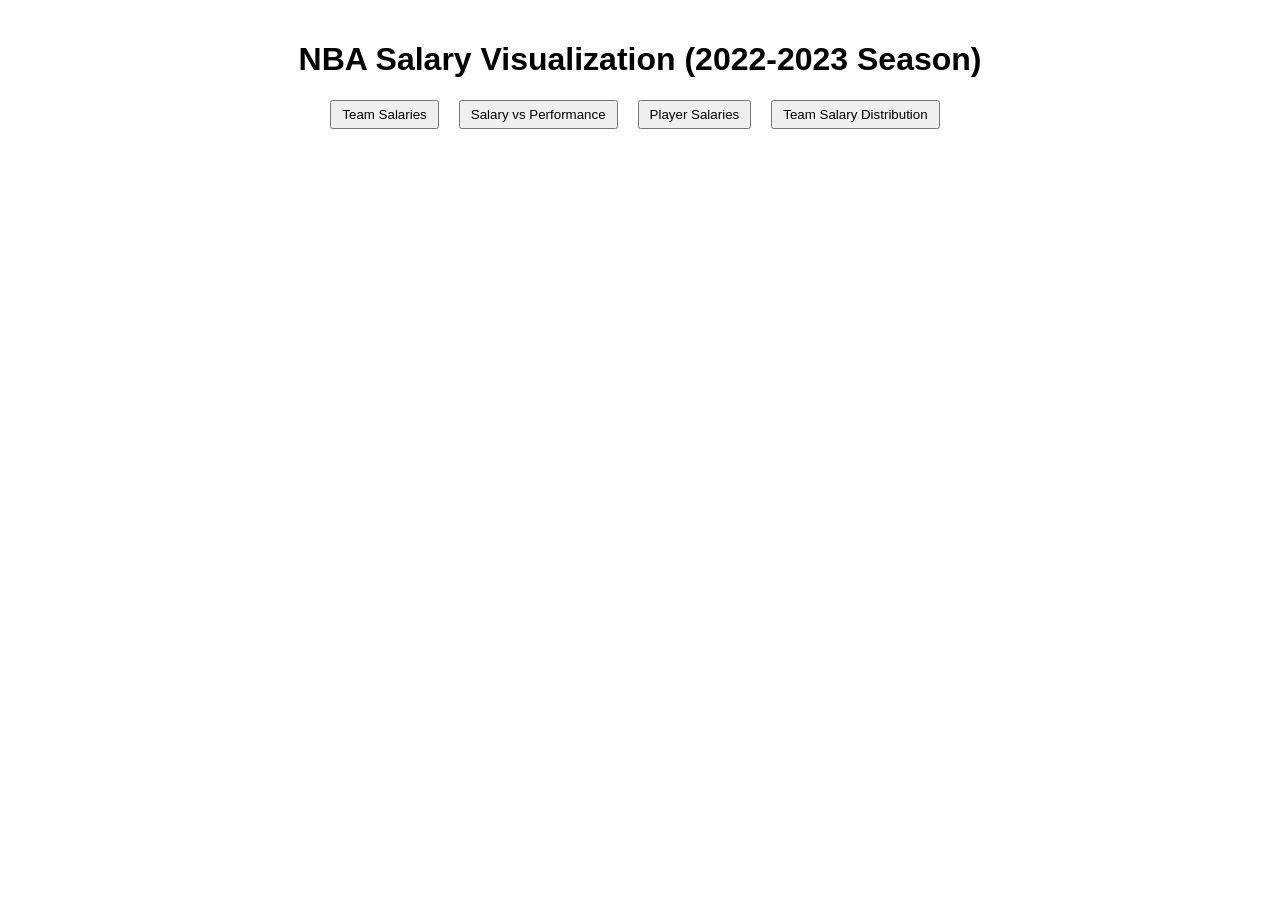
==== index.html @ aaa01620 "completed scene 2" ====
<!DOCTYPE html>
<html lang="en">
<head>
    <meta charset="UTF-8">
    <meta name="viewport" content="width=device-width, initial-scale=1.0">
    <title>NBA Salary Visualization (2022-2023 Season)</title>
    <script src="https://d3js.org/d3.v7.min.js"></script>
    <script type="module" src="main.js"></script>
    <script type="module" src="script.js"></script>
    <script type="module" src="scene1.js"></script>    
    <script type="module" src="scene2.js"></script>    
    <style>
        body {
            font-family: Arial, sans-serif;
            margin: 0;
            padding: 20px;
        }
        #navigation, #back-button {
            margin-bottom: 20px;
        }
        #navigation button, #back-button button {
            margin-right: 10px;
            padding: 5px 10px;
        }
        .chart-container {
            width: 100%;
            max-width: 900px;
            margin: 0 auto;
        }
        .tooltip {
            position: absolute;
            background-color: white;
            border: 1px solid #ddd;
            padding: 10px;
            border-radius: 5px;
            pointer-events: none;
        }
    </style>
</head>
<body>
    <h1 id="nba-salary-visualization-2022-2023-season" style="text-align: center;">NBA Salary Visualization (2022-2023 Season)</h1>

    <div id="navigation" style="text-align: center; display: flex; justify-content: center; gap: 10px;">
        <button id="scene1">Team Salaries</button>
        <button id="scene2">Salary vs Performance</button>
        <button id="scene3">Player Salaries</button>
        <button id="scene4">Team Salary Distribution</button>
    </div>

    <div class="chart-container" style="text-align: center;">
        <div id="bar-chart"></div>
        <div id="pie-chart"></div>
    </div>

    <div id="back-button" style="display: none; text-align: center; padding-top: 20px;">
        <button id="back-to-salaries">Back to Team Salaries</button>
    </div>

    <script type="module" src="main.js"></script>
</body>
</html>
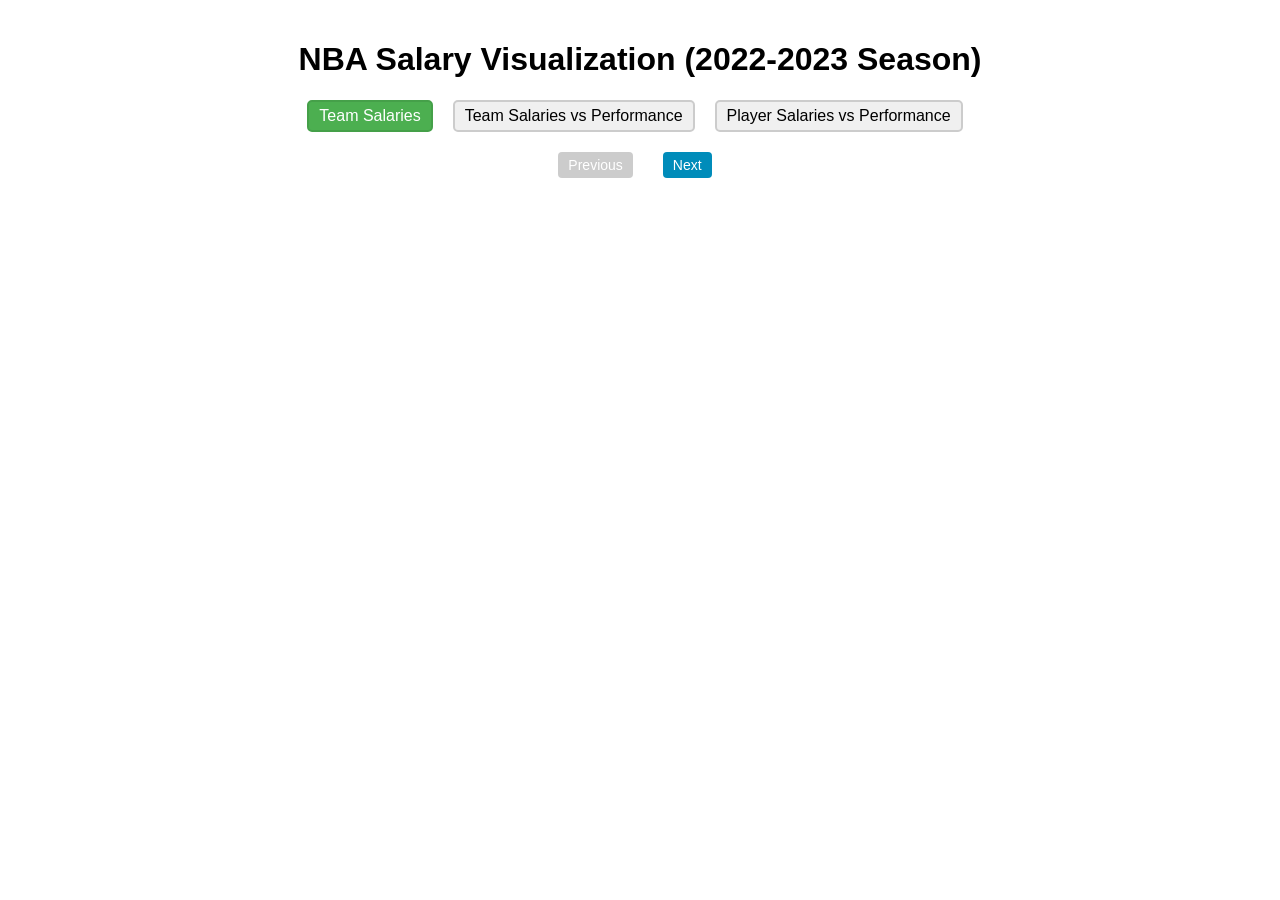
==== commit 08962d33: "stats working" ====
--- a/index.html
+++ b/index.html
@@ -4,11 +4,13 @@
     <meta charset="UTF-8">
     <meta name="viewport" content="width=device-width, initial-scale=1.0">
     <title>NBA Salary Visualization (2022-2023 Season)</title>
+    <link rel="stylesheet" href="styles.css">
     <script src="https://d3js.org/d3.v7.min.js"></script>
     <script type="module" src="main.js"></script>
     <script type="module" src="script.js"></script>
     <script type="module" src="scene1.js"></script>    
     <script type="module" src="scene2.js"></script>    
+    <script type="module" src="scene3.js"></script>    
     <style>
         body {
             font-family: Arial, sans-serif;
@@ -40,11 +42,16 @@
 <body>
     <h1 id="nba-salary-visualization-2022-2023-season" style="text-align: center;">NBA Salary Visualization (2022-2023 Season)</h1>
 
-    <div id="navigation" style="text-align: center; display: flex; justify-content: center; gap: 10px;">
-        <button id="scene1">Team Salaries</button>
-        <button id="scene2">Salary vs Performance</button>
-        <button id="scene3">Player Salaries</button>
-        <button id="scene4">Team Salary Distribution</button>
+    <div id="navigation" style="text-align: center; display: flex; flex-direction: column; align-items: center; gap: 20px; margin-bottom: 20px;">
+        <div class="scene-buttons">
+            <button id="scene1" class="scene-button active">Team Salaries</button>
+            <button id="scene2" class="scene-button">Team Salaries vs Performance</button>
+            <button id="scene3" class="scene-button">Player Salaries vs Performance</button>
+        </div>
+        <div class="nav-buttons">
+            <button id="prevButton" class="nav-button" disabled>Previous</button>
+            <button id="nextButton" class="nav-button">Next</button>
+        </div>
     </div>
 
     <div class="chart-container" style="text-align: center;">
--- a/styles.css
+++ b/styles.css
@@ -0,0 +1,101 @@
+.tooltip {
+  position: absolute;
+  text-align: left;
+  padding: 8px;
+  font: 12px sans-serif;
+  background: white;
+  border: 1px solid #ddd;
+  border-radius: 8px;
+  pointer-events: none;
+  max-width: 300px;
+  box-shadow: 0 0 10px rgba(0,0,0,0.1);
+}
+
+.tooltip-table {
+  border-collapse: collapse;
+  width: 100%;
+  background-color: white;
+  border: 1px solid #ddd;
+}
+
+.tooltip-table td, .tooltip-table th {
+  padding: 8px;
+  border: 1px solid #ddd;
+}
+
+.tooltip-table .header-row {
+  background-color: #f2f2f2;
+}
+
+.tooltip-table .header-row th {
+  text-align: center;
+}
+
+.tooltip-table tr:nth-child(even) {
+  background-color: #f9f9f9;
+}
+
+
+.scene-buttons {
+    display: flex;
+    justify-content: center;
+    gap: 10px;
+}
+
+.scene-button {
+    padding: 10px 20px;
+    font-size: 16px;
+    cursor: pointer;
+    background-color: #f0f0f0;
+    border: 2px solid #ccc;
+    border-radius: 5px;
+    transition: all 0.3s ease;
+}
+
+.scene-button.active {
+    background-color: #4CAF50;
+    color: white;
+    border-color: #45a049;
+}
+
+.scene-button:hover:not(.active) {
+    background-color: #e0e0e0;
+}
+
+.nav-buttons {
+    display: flex;
+    gap: 20px;
+}
+
+.nav-button {
+    padding: 8px 16px;
+    font-size: 14px;
+    cursor: pointer;
+    background-color: #008CBA;
+    color: white;
+    border: none;
+    border-radius: 4px;
+    transition: all 0.3s ease;
+}
+
+.nav-button:hover:not(:disabled) {
+    background-color: #007B9A;
+}
+
+.nav-button:disabled {
+    background-color: #cccccc;
+    cursor: not-allowed;
+}
+
+#player-stats-table {
+    max-height: 400px;
+    overflow-y: auto;
+}
+
+#player-stats-table .player-name-cell {
+  min-width: 100px;  /* Adjust this value as needed */
+  max-width: 1800px;  /* Adjust this value as needed */
+  white-space: nowrap;
+  overflow: hidden;
+  text-overflow: ellipsis;
+}
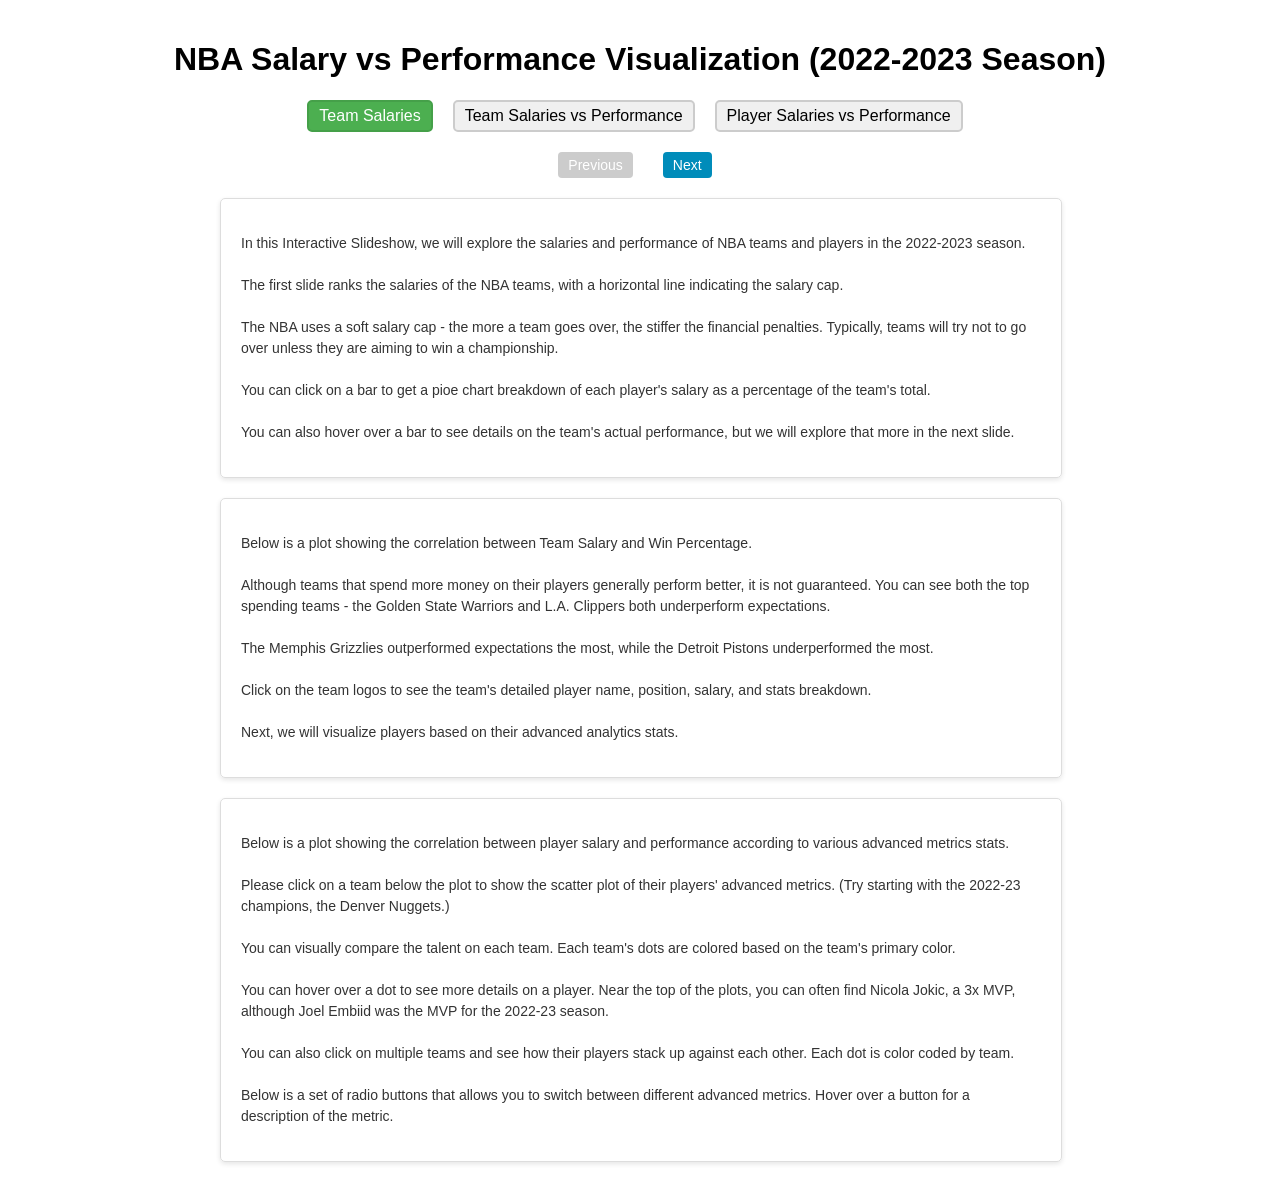
==== commit 3bd21b38: "complete" ====
--- a/index.html
+++ b/index.html
@@ -3,7 +3,7 @@
 <head>
     <meta charset="UTF-8">
     <meta name="viewport" content="width=device-width, initial-scale=1.0">
-    <title>NBA Salary Visualization (2022-2023 Season)</title>
+    <title>NBA Salary vs Performance Visualization (2022-2023 Season)</title>
     <link rel="stylesheet" href="styles.css">
     <script src="https://d3js.org/d3.v7.min.js"></script>
     <script type="module" src="main.js"></script>
@@ -40,7 +40,7 @@
     </style>
 </head>
 <body>
-    <h1 id="nba-salary-visualization-2022-2023-season" style="text-align: center;">NBA Salary Visualization (2022-2023 Season)</h1>
+    <h1 id="nba-salary-visualization-2022-2023-season" style="text-align: center;">NBA Salary vs Performance Visualization (2022-2023 Season)</h1>
 
     <div id="navigation" style="text-align: center; display: flex; flex-direction: column; align-items: center; gap: 20px; margin-bottom: 20px;">
         <div class="scene-buttons">
@@ -55,6 +55,47 @@
     </div>
 
     <div class="chart-container" style="text-align: center;">
+        <div class="scene1-notes">
+            <p>
+                In this Interactive Slideshow, we will explore the salaries and performance of NBA teams and players in the 2022-2023 season.
+                <br><br>
+                The first slide ranks the salaries of the NBA teams, with a horizontal line indicating the salary cap.
+                <br><br>
+                The NBA uses a soft salary cap - the more a team goes over, the stiffer the financial penalties. Typically, teams will try not to go over unless they are aiming to win a championship.
+                <br><br>
+                You can click on a bar to get a pioe chart breakdown of each player's salary as a percentage of the team's total.
+                <br><br>
+                You can also hover over a bar to see details on the team's actual performance, but we will explore that more in the next slide.
+            </p>
+        </div>
+        <div class="scene2-notes">
+            <p>
+                Below is a plot showing the correlation between Team Salary and Win Percentage. 
+                <br><br>
+                Although teams that spend more money on their players generally perform better, it is not guaranteed. You can see both the top spending teams - the Golden State Warriors and L.A. Clippers both underperform expectations.
+                <br><br>
+                The Memphis Grizzlies outperformed expectations the most, while the Detroit Pistons underperformed the most.
+                <br><br>
+                Click on the team logos to see the team's detailed player name, position, salary, and stats breakdown.
+                <br><br>
+                Next, we will visualize players based on their advanced analytics stats.
+            </p>
+        </div>  
+        <div class="scene3-notes">
+            <p>
+                Below is a plot showing the correlation between player salary and performance according to various advanced metrics stats.
+                <br><br>
+                Please click on a team below the plot to show the scatter plot of their players' advanced metrics. (Try starting with the 2022-23 champions, the Denver Nuggets.)
+                <br><br>
+                You can visually compare the talent on each team. Each team's dots are colored based on the team's primary color.
+                <br><br>
+                You can hover over a dot to see more details on a player. Near the top of the plots, you can often find Nicola Jokic, a 3x MVP, although Joel Embiid was the MVP for the 2022-23 season. 
+                <br><br>
+                You can also click on multiple teams and see how their players stack up against each other. Each dot is color coded by team.
+                <br><br>
+                Below is a set of radio buttons that allows you to switch between different advanced metrics. Hover over a button for a description of the metric.
+            </p>   
+        </div>
         <div id="bar-chart"></div>
         <div id="pie-chart"></div>
     </div>
--- a/styles.css
+++ b/styles.css
@@ -98,4 +98,123 @@
   white-space: nowrap;
   overflow: hidden;
   text-overflow: ellipsis;
+}
+
+
+
+.scene1-notes, .scene2-notes, .scene3-notes {
+  width: 100%;
+  max-width: 800px;
+  background-color: rgba(255, 255, 255, 0.9);
+  border: 1px solid #ddd;
+  border-radius: 5px;
+  padding: 20px;
+  margin-left: 30px;
+  font-family: Arial, sans-serif;
+  font-size: 14px;
+  line-height: 1.5;
+  color: #333;
+  box-shadow: 0 2px 5px rgba(0, 0, 0, 0.1);
+  transition: all 0.3s ease;
+  margin-bottom: 20px;
+  text-align: left;
+  position: static;
+  top: auto;
+  left: auto;
+}
+
+.scene1-notes:hover, .scene2-notes:hover, .scene3-notes:hover {
+  box-shadow: 0 4px 8px rgba(0, 0, 0, 0.15);
+}
+
+#bar-chart {
+  font-family: Arial, sans-serif;
+}
+
+.radio-container {
+  background-color: #f0f0f0;
+  border-radius: 10px;
+  padding: 15px;
+  box-shadow: 0 2px 5px rgba(0,0,0,0.1);
+  display: flex;
+  flex-direction: column;
+  align-items: center;
+}
+
+.metric-label {
+  margin-bottom: 10px;
+  color: #333;
+  font-size: 16px;
+}
+
+.radio-buttons-container {
+  display: flex;
+  flex-wrap: wrap;
+  justify-content: center;
+}
+
+.radio-buttons-container label {
+  background-color: #fff;
+  border: 2px solid #ddd;
+  border-radius: 20px;
+  padding: 5px 10px;
+  margin: 5px;
+  cursor: pointer;
+  transition: all 0.3s ease;
+  display: flex;
+  align-items: center;
+}
+
+.radio-buttons-container label:hover {
+  background-color: #e6e6e6;
+}
+
+.radio-buttons-container input[type="radio"] {
+  display: none;
+}
+
+.radio-buttons-container input[type="radio"]:checked + span {
+  font-weight: bold;
+}
+
+.radio-buttons-container input[type="radio"]:checked + span::before {
+  content: '•';
+  margin-right: 5px;
+  color: #007bff;
+}
+
+.radio-buttons-container label.selected {
+  background-color: #007bff;
+  color: white;
+  border-color: #007bff;
+}
+
+.radio-buttons-container label.selected:hover {
+  background-color: #0056b3;
+}
+
+/* Tooltip styles */
+.radio-buttons-container label {
+  position: relative;
+}
+
+.radio-buttons-container label:hover::after {
+  content: attr(title);
+  position: absolute;
+  bottom: 100%;
+  left: 50%;
+  transform: translateX(-50%);
+  background-color: #333;
+  color: #fff;
+  padding: 5px 10px;
+  border-radius: 5px;
+  font-size: 12px;
+  white-space: nowrap;
+  z-index: 1;
+  opacity: 0;
+  transition: opacity 0.3s;
+}
+
+.radio-buttons-container label:hover::after {
+  opacity: 1;
 }
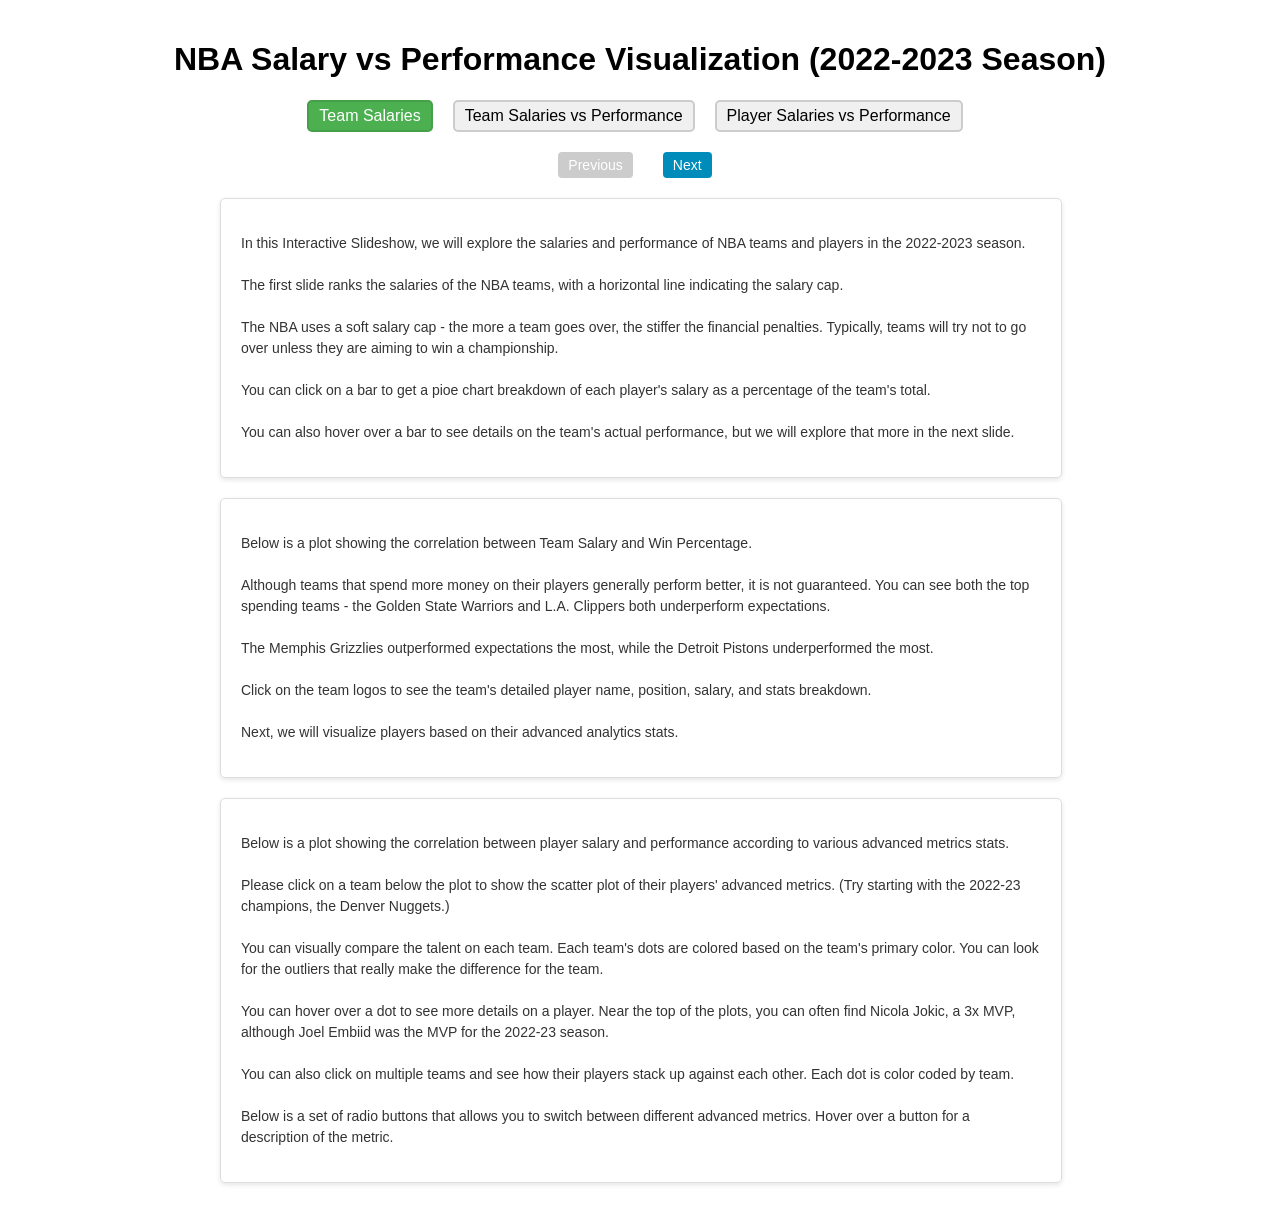
==== commit e2df13ea: "edit text" ====
--- a/index.html
+++ b/index.html
@@ -87,7 +87,7 @@
                 <br><br>
                 Please click on a team below the plot to show the scatter plot of their players' advanced metrics. (Try starting with the 2022-23 champions, the Denver Nuggets.)
                 <br><br>
-                You can visually compare the talent on each team. Each team's dots are colored based on the team's primary color.
+                You can visually compare the talent on each team. Each team's dots are colored based on the team's primary color. You can look for the outliers that really make the difference for the team.
                 <br><br>
                 You can hover over a dot to see more details on a player. Near the top of the plots, you can often find Nicola Jokic, a 3x MVP, although Joel Embiid was the MVP for the 2022-23 season. 
                 <br><br>
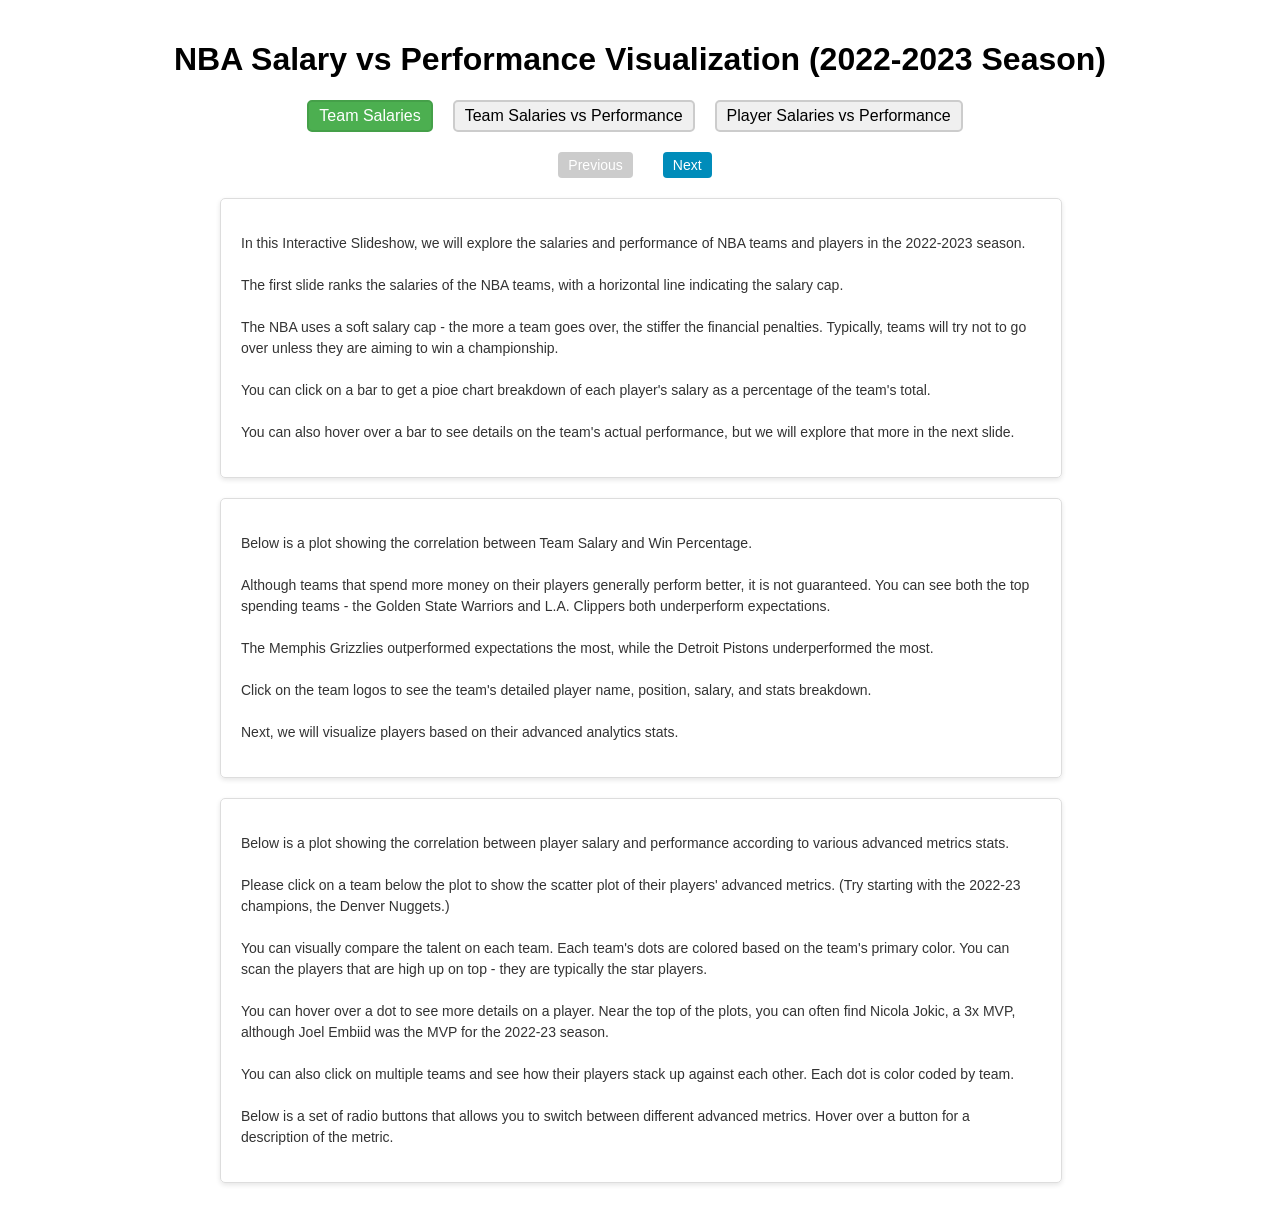
==== commit 50ca3058: "edit text" ====
--- a/index.html
+++ b/index.html
@@ -87,7 +87,7 @@
                 <br><br>
                 Please click on a team below the plot to show the scatter plot of their players' advanced metrics. (Try starting with the 2022-23 champions, the Denver Nuggets.)
                 <br><br>
-                You can visually compare the talent on each team. Each team's dots are colored based on the team's primary color. You can look for the outliers that really make the difference for the team.
+                You can visually compare the talent on each team. Each team's dots are colored based on the team's primary color. You can scan the players that are high up on top - they are typically the star players.
                 <br><br>
                 You can hover over a dot to see more details on a player. Near the top of the plots, you can often find Nicola Jokic, a 3x MVP, although Joel Embiid was the MVP for the 2022-23 season. 
                 <br><br>
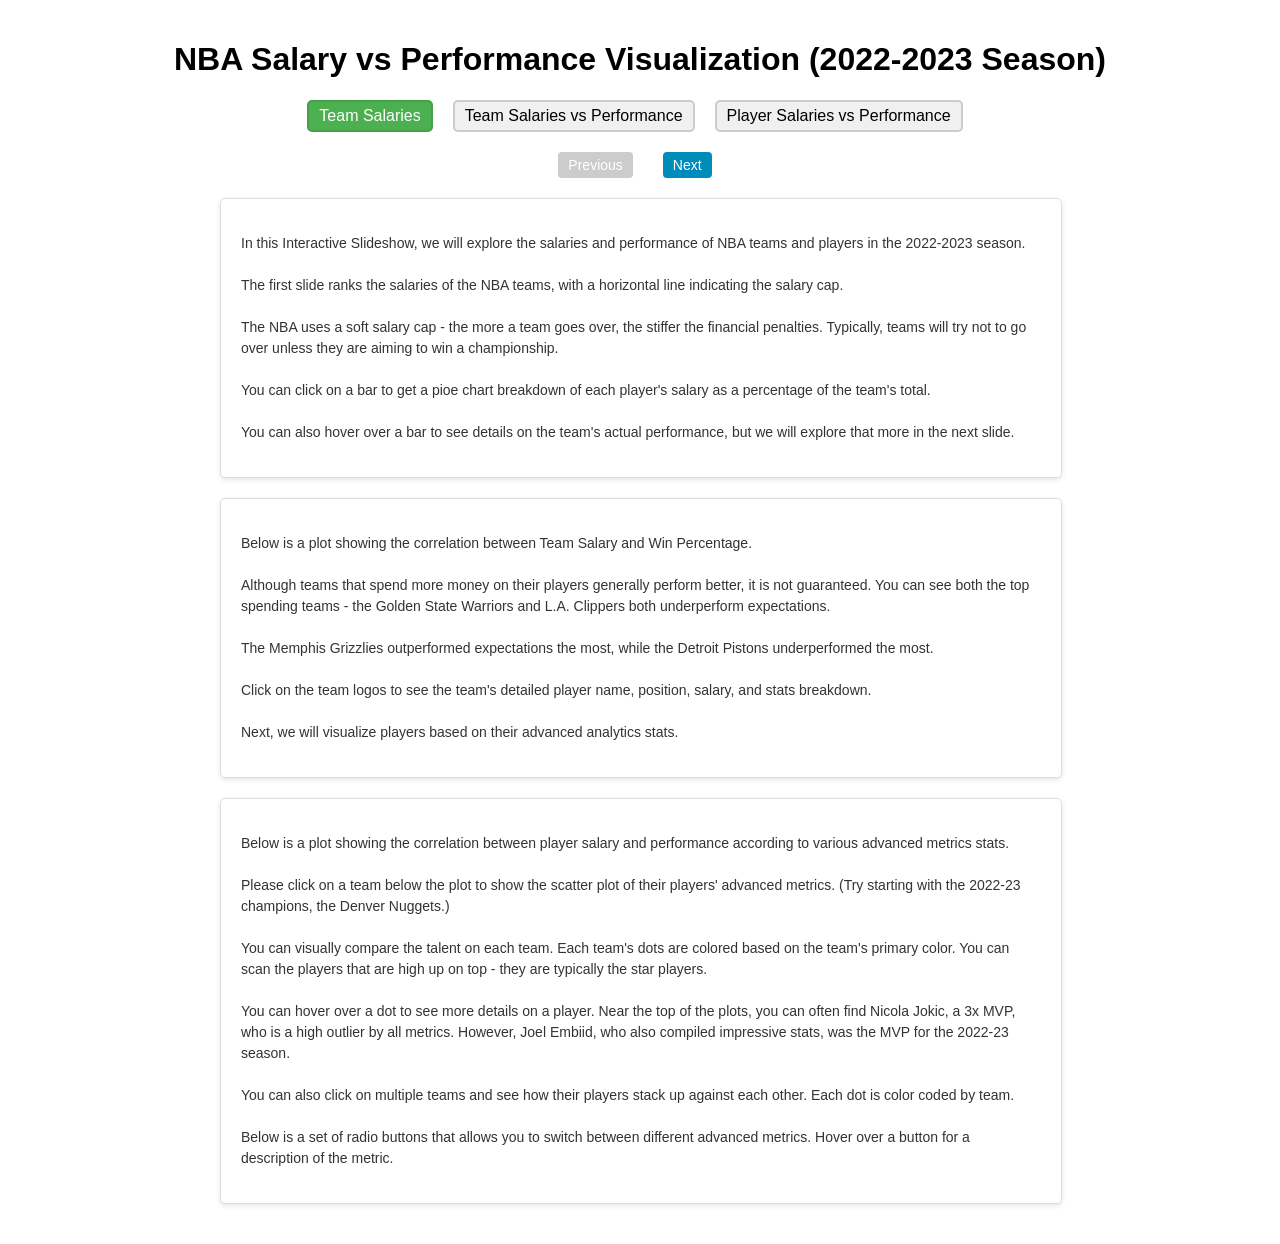
==== commit d2aec8e7: "edit text" ====
--- a/index.html
+++ b/index.html
@@ -89,7 +89,7 @@
                 <br><br>
                 You can visually compare the talent on each team. Each team's dots are colored based on the team's primary color. You can scan the players that are high up on top - they are typically the star players.
                 <br><br>
-                You can hover over a dot to see more details on a player. Near the top of the plots, you can often find Nicola Jokic, a 3x MVP, although Joel Embiid was the MVP for the 2022-23 season. 
+                You can hover over a dot to see more details on a player. Near the top of the plots, you can often find Nicola Jokic, a 3x MVP, who is a high outlier by all metrics. However, Joel Embiid, who also compiled impressive stats, was the MVP for the 2022-23 season. 
                 <br><br>
                 You can also click on multiple teams and see how their players stack up against each other. Each dot is color coded by team.
                 <br><br>
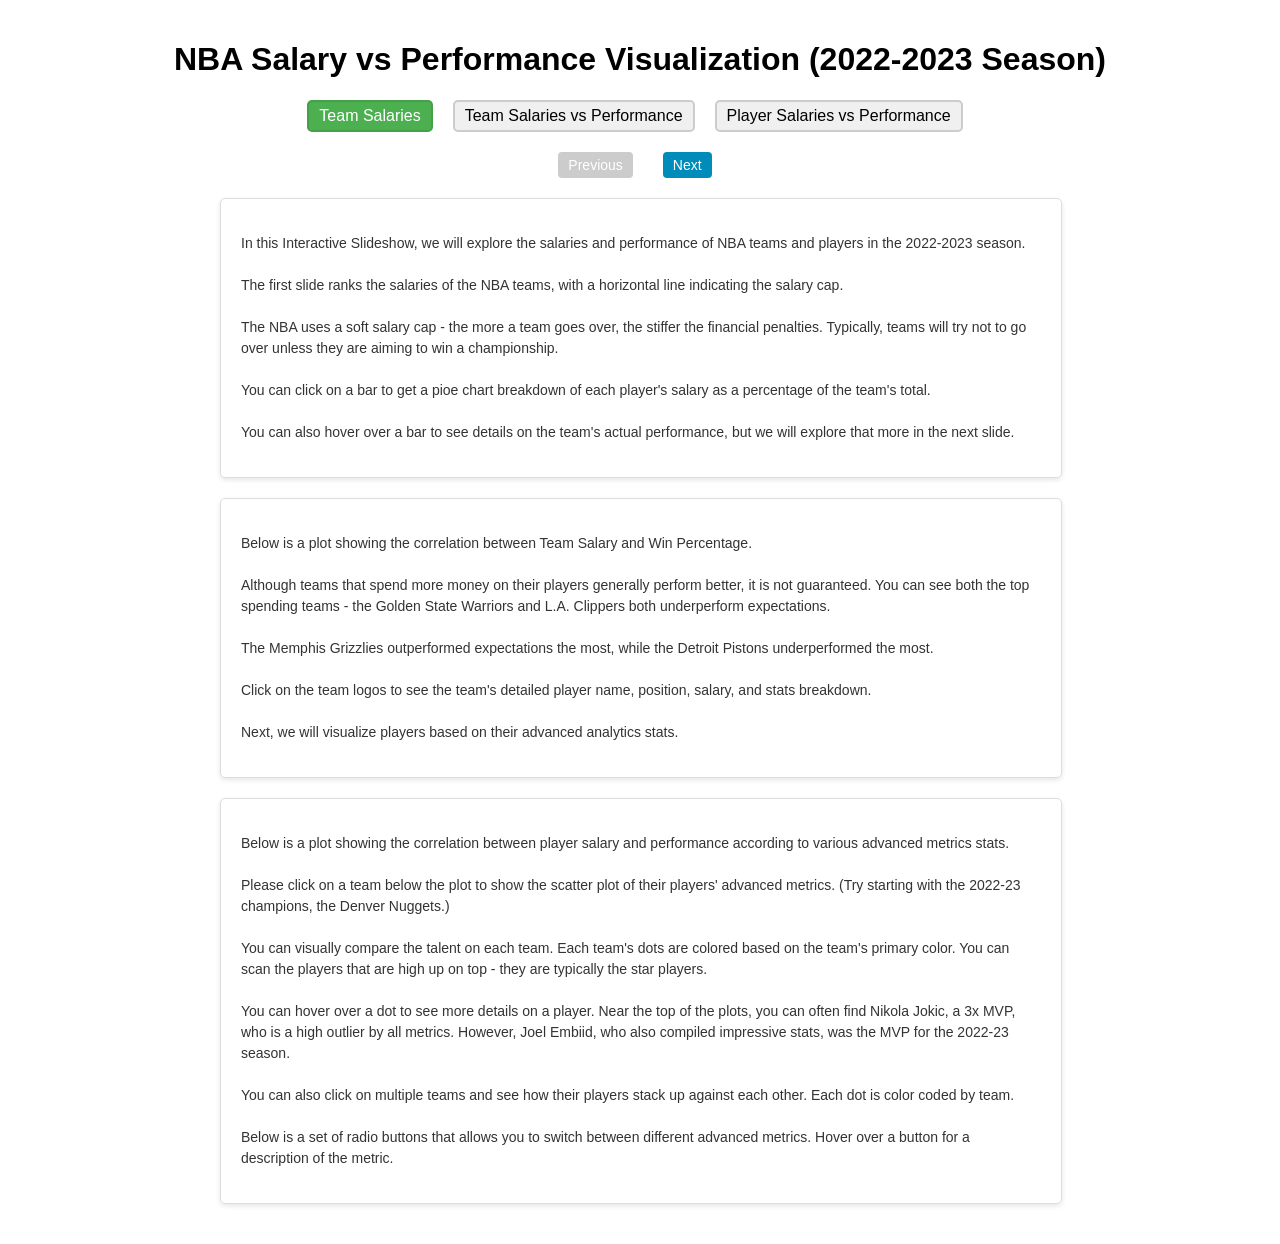
==== commit 9c25c661: "fix mispelling" ====
--- a/index.html
+++ b/index.html
@@ -89,7 +89,7 @@
                 <br><br>
                 You can visually compare the talent on each team. Each team's dots are colored based on the team's primary color. You can scan the players that are high up on top - they are typically the star players.
                 <br><br>
-                You can hover over a dot to see more details on a player. Near the top of the plots, you can often find Nicola Jokic, a 3x MVP, who is a high outlier by all metrics. However, Joel Embiid, who also compiled impressive stats, was the MVP for the 2022-23 season. 
+                You can hover over a dot to see more details on a player. Near the top of the plots, you can often find Nikola Jokic, a 3x MVP, who is a high outlier by all metrics. However, Joel Embiid, who also compiled impressive stats, was the MVP for the 2022-23 season. 
                 <br><br>
                 You can also click on multiple teams and see how their players stack up against each other. Each dot is color coded by team.
                 <br><br>
